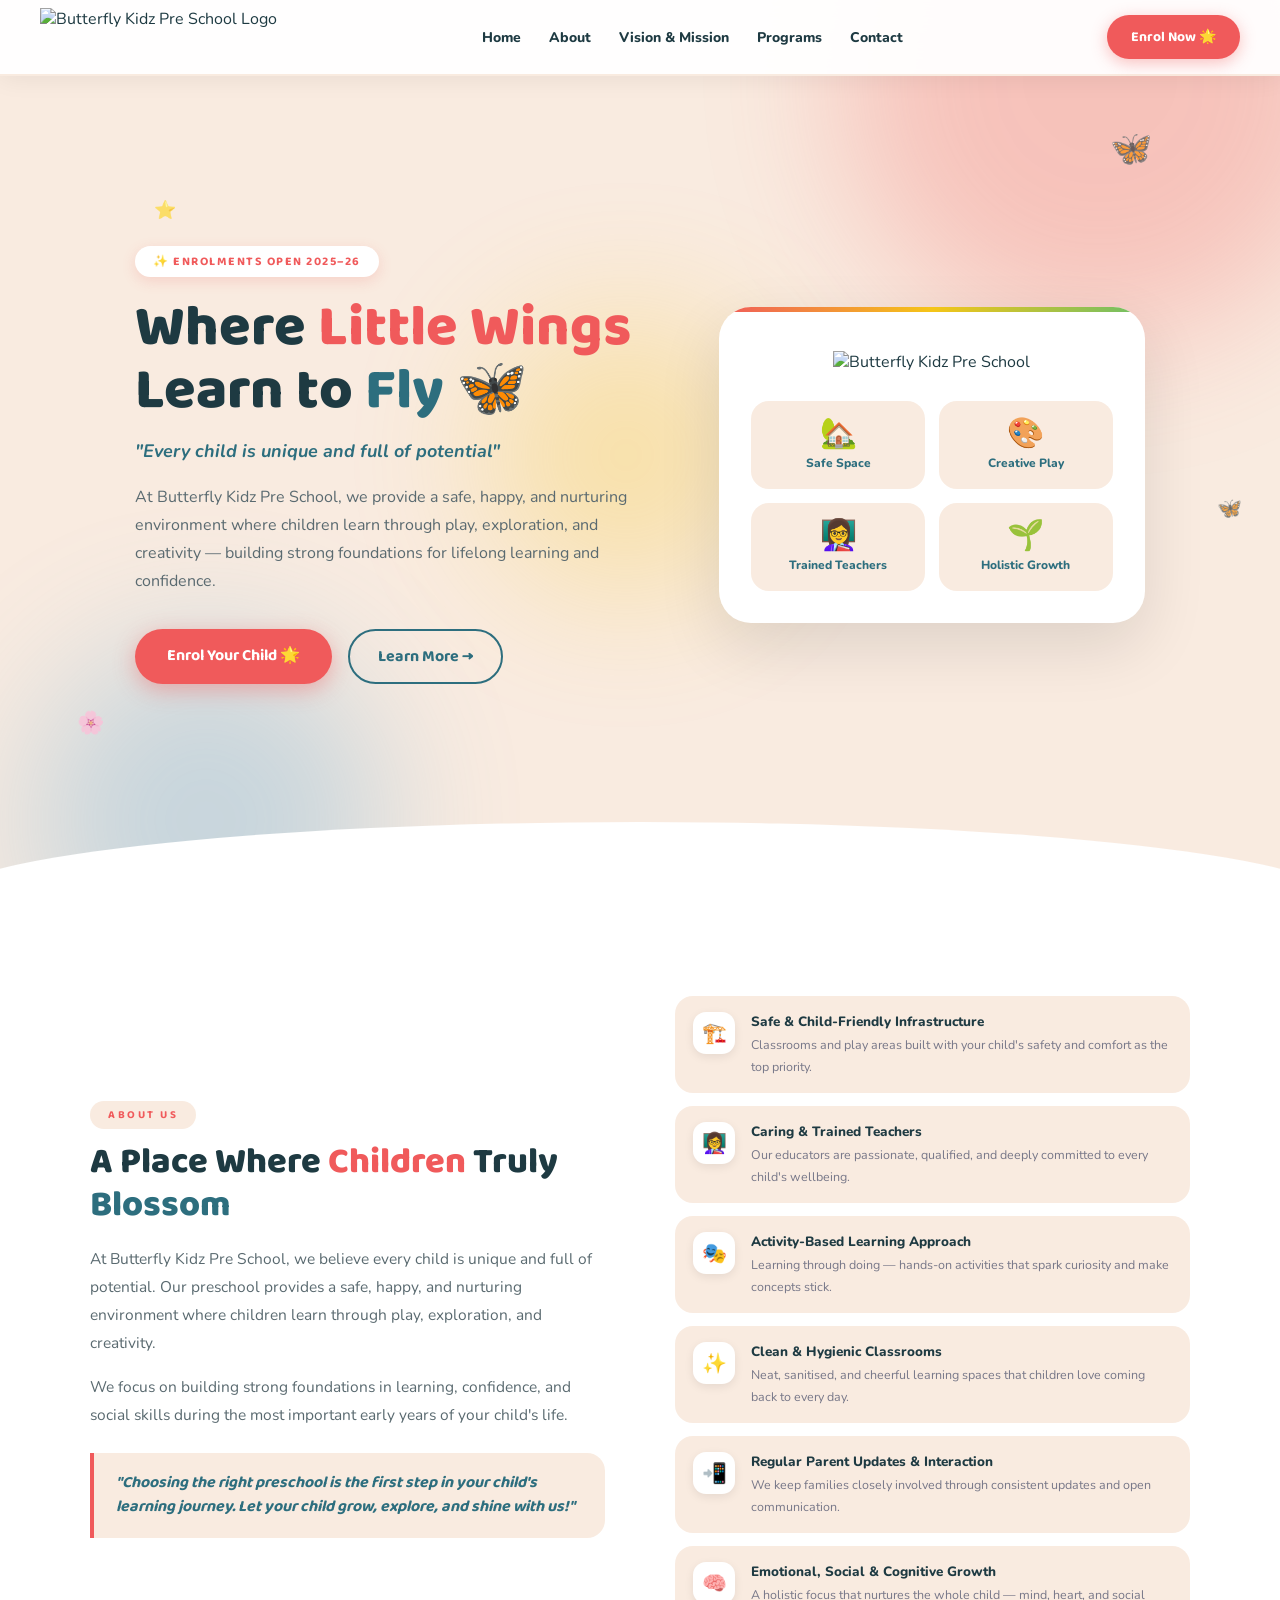
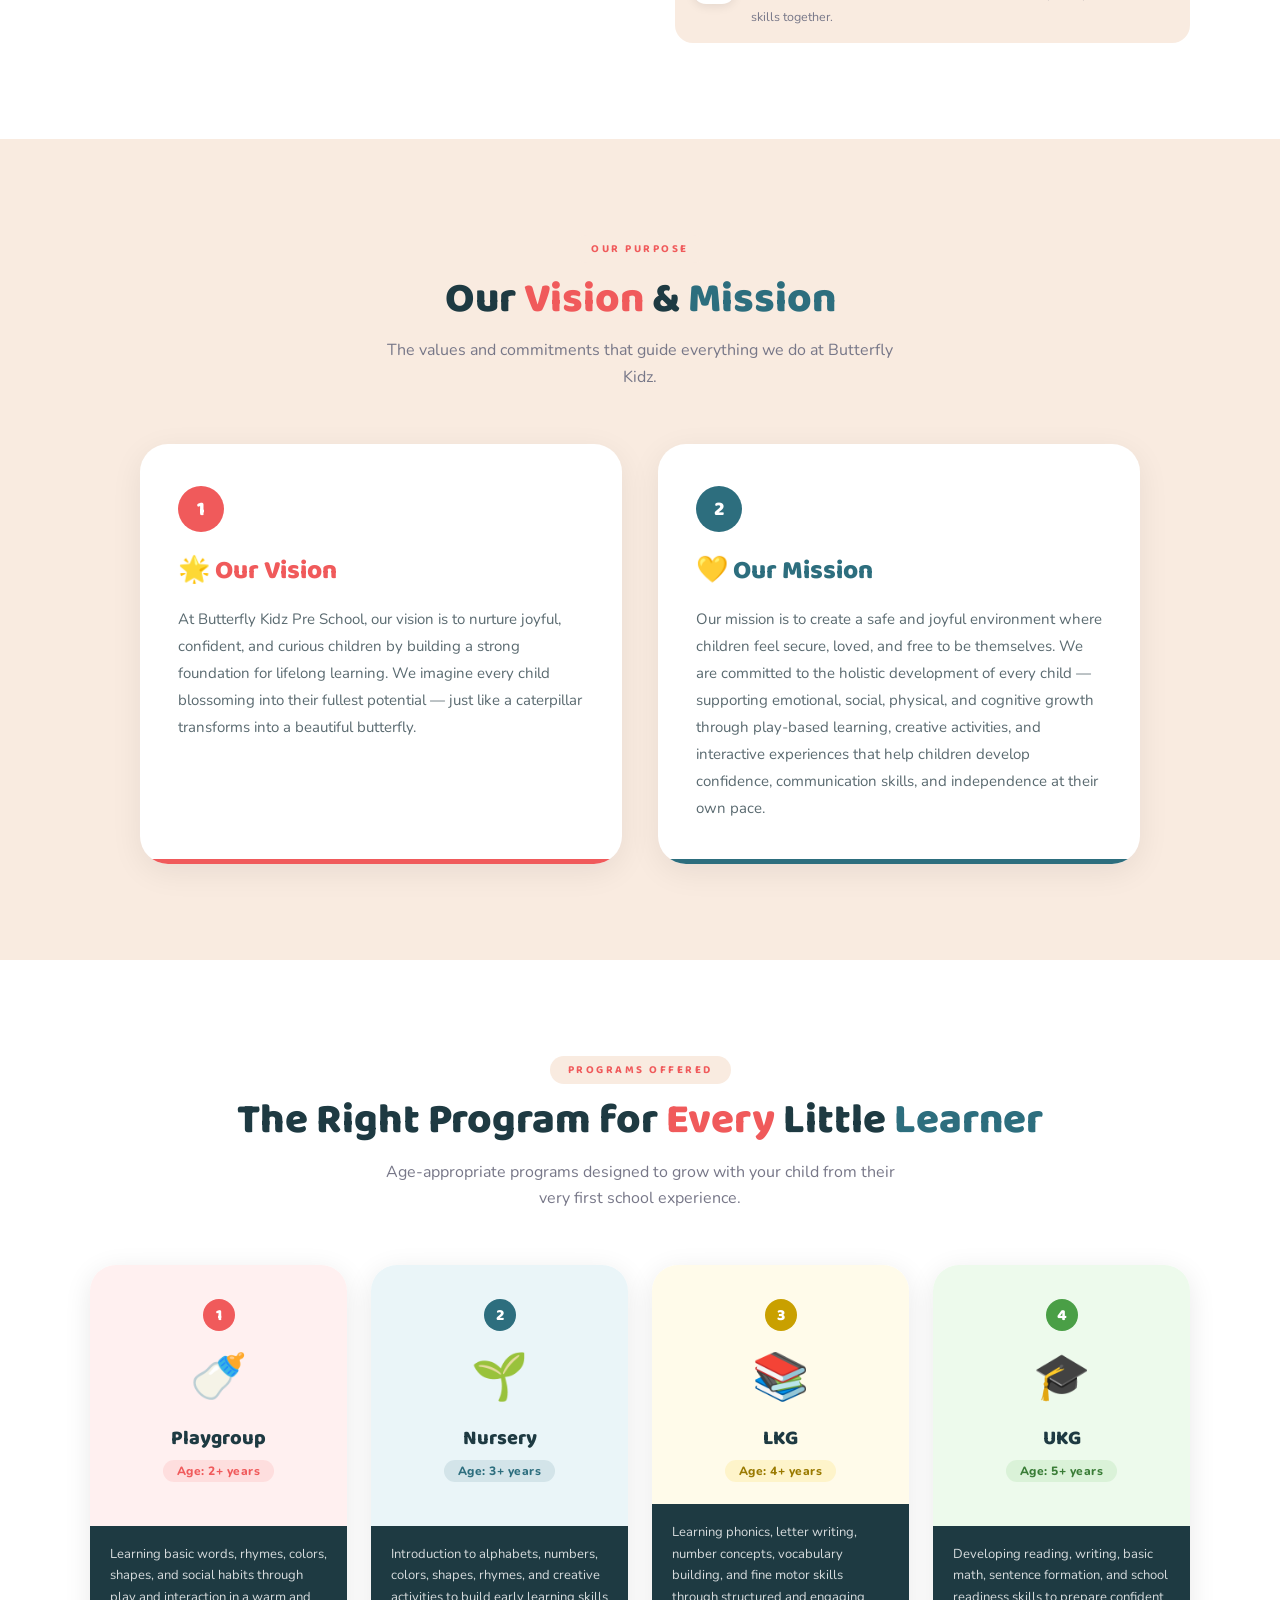
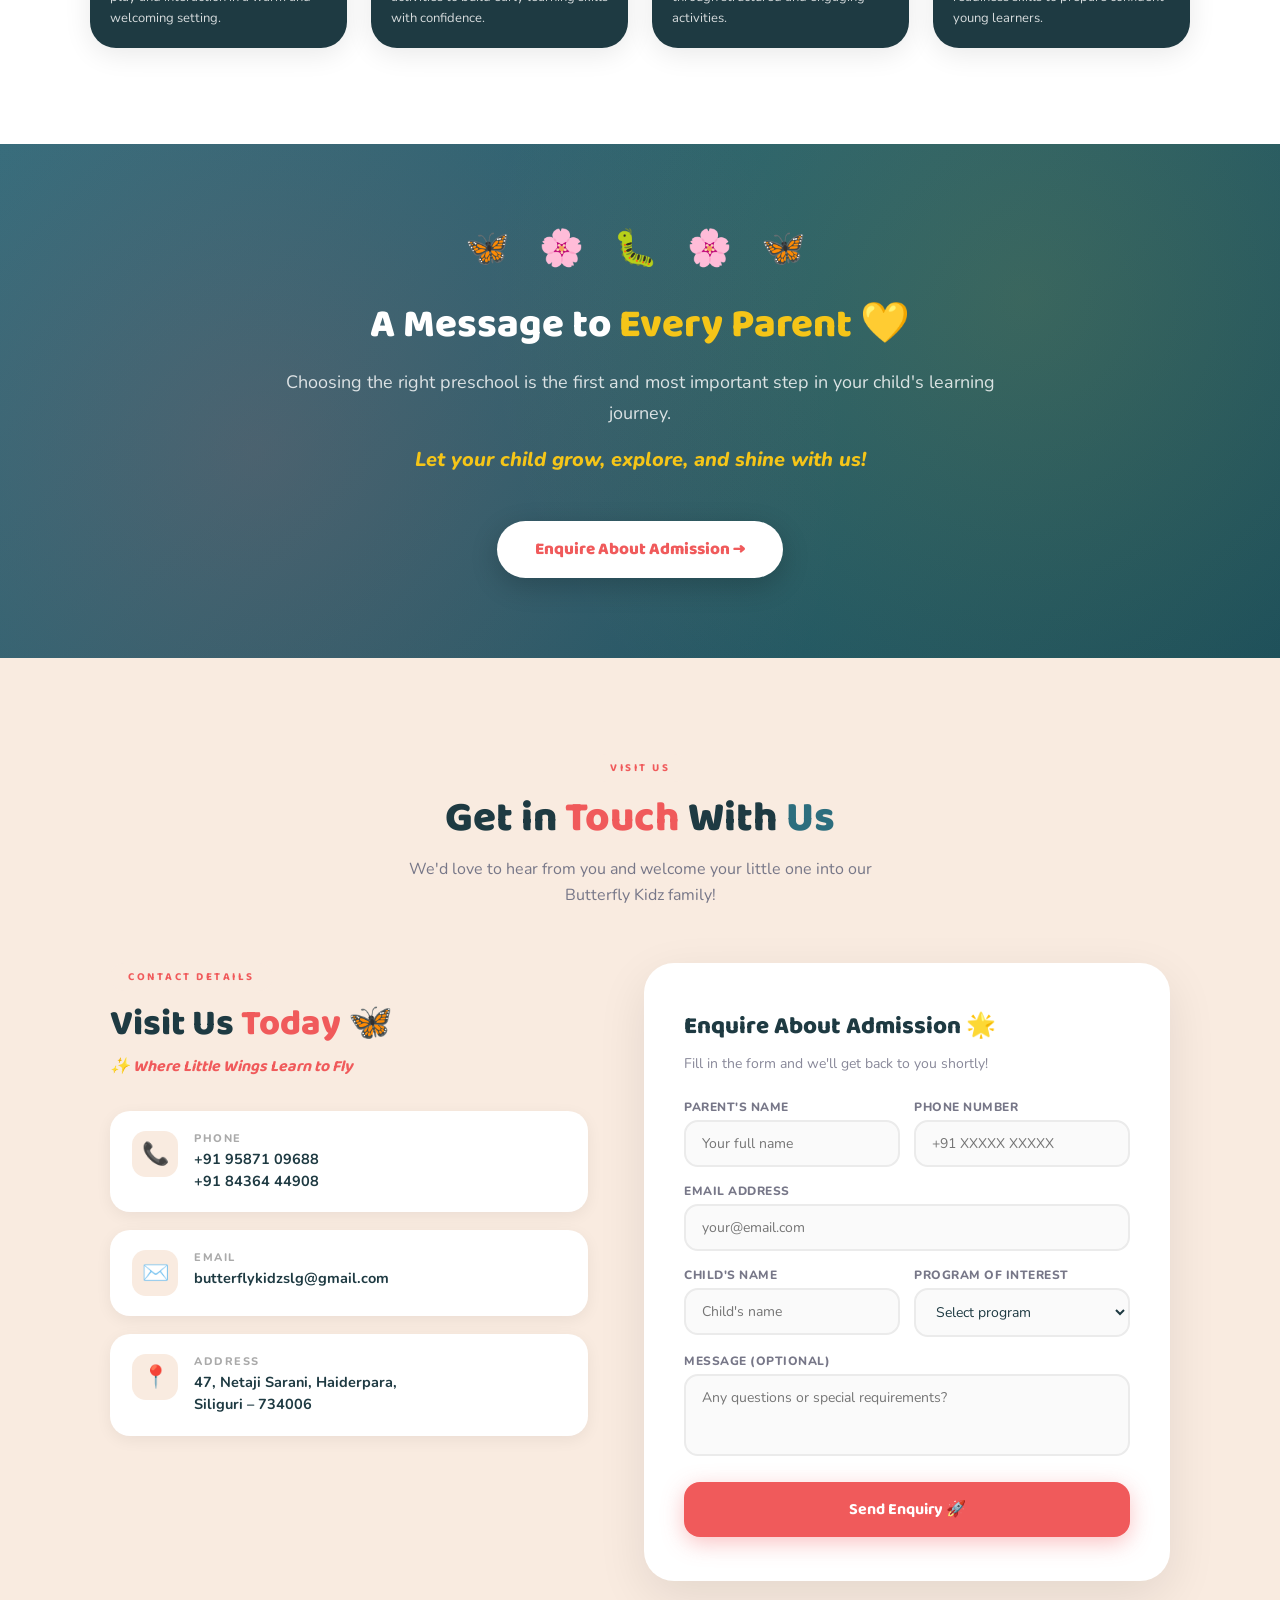
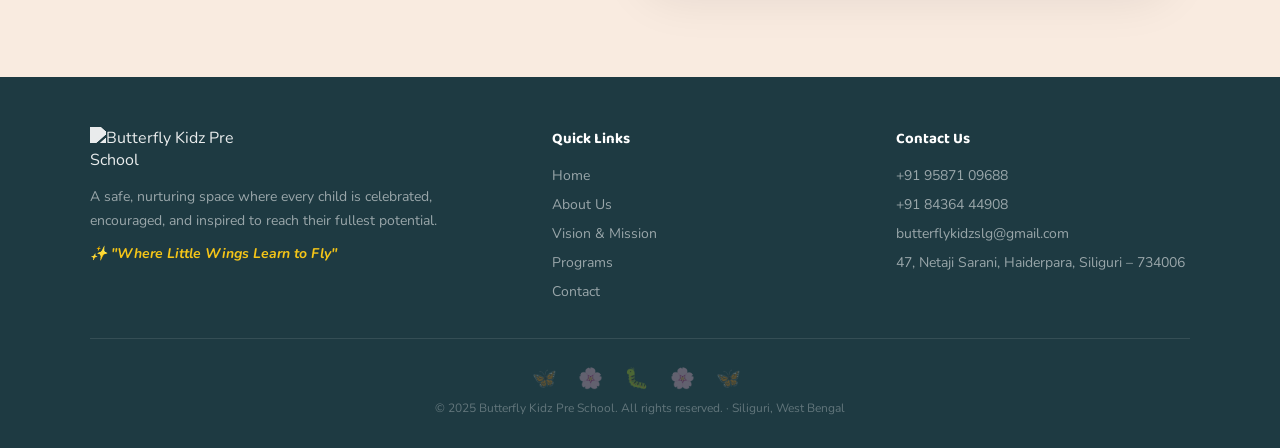
==== butterfly_kidz.html @ ef0c3015 "initial commit" ====
<!DOCTYPE html>
<html lang="en">
<head>
<meta charset="UTF-8">
<meta name="viewport" content="width=device-width, initial-scale=1.0">
<title>Butterfly Kidz Pre School – Where Little Wings Learn to Fly</title>
<link href="https://fonts.googleapis.com/css2?family=Baloo+2:wght@400;600;700;800&family=Nunito:wght@400;500;600;700;800&display=swap" rel="stylesheet">
<style>
  :root {
    --red: #F05A5B;
    --teal: #2D6E7E;
    --peach: #F9EBE0;
    --peach2: #F2D9C8;
    --yellow: #F5C518;
    --green: #6DBF67;
    --blue: #4A9FD4;
    --dark: #1E3A42;
    --white: #FFFFFF;
  }
  * { margin: 0; padding: 0; box-sizing: border-box; }
  html { scroll-behavior: smooth; }
  body { font-family: 'Nunito', sans-serif; background: var(--white); color: var(--dark); overflow-x: hidden; }

  /* NAV */
  nav {
    position: fixed; top: 0; left: 0; right: 0; z-index: 100;
    background: rgba(255,255,255,0.95); backdrop-filter: blur(14px);
    border-bottom: 2px solid var(--peach); padding: 8px 40px;
    display: flex; align-items: center; justify-content: space-between;
    box-shadow: 0 2px 24px rgba(0,0,0,0.07);
  }
  .nav-logo img { height: 58px; object-fit: contain; display: block; }
  .nav-links { display: flex; gap: 28px; list-style: none; }
  .nav-links a {
    text-decoration: none; color: var(--dark); font-weight: 800; font-size: 14px;
    transition: color 0.2s; position: relative;
  }
  .nav-links a::after {
    content: ''; position: absolute; bottom: -4px; left: 0; right: 0; height: 2.5px;
    background: var(--red); transform: scaleX(0); transition: transform 0.25s; border-radius: 4px;
  }
  .nav-links a:hover { color: var(--red); }
  .nav-links a:hover::after { transform: scaleX(1); }
  .nav-cta {
    background: var(--red); color: white; border: none; padding: 11px 24px; border-radius: 50px;
    font-family: 'Baloo 2', cursive; font-weight: 700; font-size: 14px; cursor: pointer;
    transition: all 0.2s; text-decoration: none; box-shadow: 0 4px 16px rgba(240,90,91,0.38);
  }
  .nav-cta:hover { background: var(--teal); transform: translateY(-2px); }

  /* HERO */
  #hero {
    min-height: 100vh; background: var(--peach); padding-top: 80px;
    display: flex; align-items: center; position: relative; overflow: hidden;
  }
  #hero::after {
    content: ''; position: absolute; bottom: -2px; left: 0; right: 0; height: 80px;
    background: white; clip-path: ellipse(55% 100% at 50% 100%);
  }
  .blob { position: absolute; border-radius: 50%; filter: blur(72px); opacity: 0.28; }
  .blob-1 { width: 520px; height: 520px; background: var(--red); top: -180px; right: -80px; }
  .blob-2 { width: 360px; height: 360px; background: var(--blue); bottom: -100px; left: 2%; }
  .blob-3 { width: 280px; height: 280px; background: var(--yellow); top: 35%; left: 38%; }
  .float-el {
    position: absolute; pointer-events: none; font-size: 28px; opacity: 0.7; user-select: none;
    animation: floatEl 4s ease-in-out infinite;
  }
  .fl-1 { top: 14%; right: 10%; animation-delay: 0s; font-size: 34px; }
  .fl-2 { bottom: 18%; left: 6%; animation-delay: 1.2s; font-size: 22px; }
  .fl-3 { top: 55%; right: 3%; animation-delay: 2.4s; font-size: 20px; }
  .fl-4 { top: 22%; left: 12%; animation-delay: 0.6s; font-size: 18px; }
  @keyframes floatEl {
    0%, 100% { transform: translate(0,0) rotate(-4deg); }
    40% { transform: translate(8px,-14px) rotate(6deg); }
    70% { transform: translate(-5px,6px) rotate(-2deg); }
  }
  .hero-inner {
    max-width: 1200px; margin: 0 auto; padding: 60px 40px 110px;
    display: grid; grid-template-columns: 1.1fr 0.9fr; gap: 64px;
    align-items: center; position: relative; z-index: 1;
  }
  .hero-badge {
    display: inline-flex; align-items: center; gap: 6px; background: white; color: var(--red);
    font-family: 'Baloo 2', cursive; font-weight: 700; font-size: 12px; letter-spacing: 1.5px;
    padding: 6px 18px; border-radius: 50px; margin-bottom: 20px;
    box-shadow: 0 4px 14px rgba(240,90,91,0.18); animation: fadeUp 0.6s ease both;
  }
  .hero-title {
    font-family: 'Baloo 2', cursive; font-weight: 800;
    font-size: clamp(36px, 4.5vw, 58px); line-height: 1.1; color: var(--dark);
    animation: fadeUp 0.7s 0.08s ease both;
  }
  .hero-title .r { color: var(--red); }
  .hero-title .t { color: var(--teal); }
  .hero-motto {
    font-size: 18px; color: var(--teal); font-weight: 700; margin: 16px 0 20px;
    font-style: italic; animation: fadeUp 0.7s 0.16s ease both;
  }
  .hero-desc {
    font-size: 16px; line-height: 1.75; color: #5a6a70;
    animation: fadeUp 0.7s 0.24s ease both; max-width: 520px;
  }
  .hero-btns {
    display: flex; gap: 16px; margin-top: 34px; flex-wrap: wrap;
    animation: fadeUp 0.7s 0.32s ease both;
  }
  .btn-primary {
    background: var(--red); color: white; border: none; padding: 14px 32px; border-radius: 50px;
    font-family: 'Baloo 2', cursive; font-weight: 700; font-size: 16px; cursor: pointer;
    transition: all 0.25s; text-decoration: none; display: inline-block;
    box-shadow: 0 6px 22px rgba(240,90,91,0.42);
  }
  .btn-primary:hover { transform: translateY(-3px); box-shadow: 0 12px 30px rgba(240,90,91,0.48); }
  .btn-secondary {
    background: transparent; color: var(--teal); border: 2.5px solid var(--teal);
    padding: 13px 28px; border-radius: 50px;
    font-family: 'Baloo 2', cursive; font-weight: 700; font-size: 16px;
    cursor: pointer; transition: all 0.25s; text-decoration: none; display: inline-block;
  }
  .btn-secondary:hover { background: var(--teal); color: white; transform: translateY(-3px); }
  .hero-visual { animation: fadeUp 0.8s 0.18s ease both; }
  .hero-card {
    background: white; border-radius: 32px; padding: 36px 32px 32px;
    box-shadow: 0 24px 64px rgba(0,0,0,0.11); position: relative; overflow: hidden;
  }
  .hero-card::before {
    content: ''; position: absolute; top: 0; left: 0; right: 0; height: 5px;
    background: linear-gradient(90deg,var(--red),var(--yellow),var(--green),var(--blue),var(--red));
    background-size: 200%; animation: shimmer 3s linear infinite;
  }
  @keyframes shimmer { 0%{background-position:0%} 100%{background-position:200%} }
  .hero-logo-wrap { text-align: center; margin-bottom: 28px; padding-top: 8px; }
  .hero-logo-wrap img { max-width: 230px; width: 100%; height: auto; object-fit: contain; }
  .pillars { display: grid; grid-template-columns: 1fr 1fr; gap: 14px; }
  .pillar {
    background: var(--peach); border-radius: 18px; padding: 18px 14px; text-align: center;
    transition: transform 0.2s, box-shadow 0.2s; cursor: default;
  }
  .pillar:hover { transform: translateY(-5px); box-shadow: 0 8px 24px rgba(0,0,0,0.1); }
  .pillar-icon { font-size: 30px; line-height: 1; }
  .pillar-label { font-size: 12px; color: var(--teal); font-weight: 800; margin-top: 6px; }

  /* SECTION COMMONS */
  .section-head { text-align: center; margin-bottom: 54px; }
  .s-tag {
    display: inline-block; background: var(--peach); color: var(--red);
    font-family: 'Baloo 2', cursive; font-weight: 700; font-size: 11px;
    letter-spacing: 2.5px; padding: 5px 18px; border-radius: 50px; margin-bottom: 12px;
  }
  .s-title { font-family: 'Baloo 2', cursive; font-size: clamp(26px,3.5vw,42px); font-weight: 800; color: var(--dark); line-height: 1.2; }
  .s-title .r { color: var(--red); }
  .s-title .t { color: var(--teal); }
  .s-sub { font-size: 16px; color: #778; margin-top: 12px; max-width: 520px; margin-left: auto; margin-right: auto; line-height: 1.65; }

  /* ABOUT */
  #about { background: white; padding: 96px 40px; }
  .about-inner { max-width: 1100px; margin: 0 auto; display: grid; grid-template-columns: 1fr 1fr; gap: 70px; align-items: center; }
  .about-text-side .s-tag { display: inline-block; margin-bottom: 12px; }
  .about-text-side h2 { font-family: 'Baloo 2', cursive; font-size: clamp(24px,3vw,36px); font-weight: 800; color: var(--dark); line-height: 1.2; margin-bottom: 18px; }
  .about-text-side p { font-size: 15.5px; line-height: 1.8; color: #5a6a70; margin-bottom: 16px; }
  .about-quote {
    background: var(--peach); border-left: 4px solid var(--red);
    border-radius: 0 18px 18px 0; padding: 18px 22px; margin-top: 24px;
    font-family: 'Baloo 2', cursive; font-size: 16px; color: var(--teal); font-weight: 700; font-style: italic; line-height: 1.55;
  }
  .features-list { display: flex; flex-direction: column; gap: 13px; }
  .feat-item {
    display: flex; align-items: flex-start; gap: 16px;
    background: var(--peach); border-radius: 18px; padding: 16px 18px;
    transition: transform 0.2s, box-shadow 0.2s;
  }
  .feat-item:hover { transform: translateX(6px); box-shadow: 0 6px 20px rgba(0,0,0,0.08); }
  .feat-icon-box {
    width: 42px; height: 42px; border-radius: 13px;
    display: flex; align-items: center; justify-content: center;
    font-size: 20px; flex-shrink: 0; background: white; box-shadow: 0 3px 10px rgba(0,0,0,0.08);
  }
  .feat-text strong { font-size: 13.5px; font-weight: 800; color: var(--dark); display: block; margin-bottom: 2px; }
  .feat-text span { font-size: 12.5px; color: #778; line-height: 1.45; }

  /* VISION MISSION */
  #vision { background: var(--peach); padding: 96px 40px; }
  .vm-grid { max-width: 1000px; margin: 0 auto; display: grid; grid-template-columns: 1fr 1fr; gap: 36px; }
  .vm-card {
    background: white; border-radius: 28px; padding: 42px 38px;
    box-shadow: 0 8px 32px rgba(0,0,0,0.07); position: relative; overflow: hidden;
    transition: transform 0.3s;
  }
  .vm-card:hover { transform: translateY(-6px); }
  .vm-card::after { content: ''; position: absolute; bottom: 0; left: 0; right: 0; height: 5px; border-radius: 0 0 28px 28px; }
  .vm-card.vision::after { background: var(--red); }
  .vm-card.mission::after { background: var(--teal); }
  .vm-badge {
    display: inline-flex; align-items: center; justify-content: center;
    width: 46px; height: 46px; border-radius: 50%; font-size: 20px;
    margin-bottom: 18px; font-family: 'Baloo 2', cursive; font-weight: 800; color: white;
  }
  .vm-card.vision .vm-badge { background: var(--red); }
  .vm-card.mission .vm-badge { background: var(--teal); }
  .vm-title { font-family: 'Baloo 2', cursive; font-size: 26px; font-weight: 800; margin-bottom: 14px; }
  .vm-card.vision .vm-title { color: var(--red); }
  .vm-card.mission .vm-title { color: var(--teal); }
  .vm-text { font-size: 15px; line-height: 1.8; color: #5a6a70; }

  /* PROGRAMS */
  #programs { background: white; padding: 96px 40px; }
  .programs-grid { max-width: 1100px; margin: 0 auto; display: grid; grid-template-columns: repeat(4,1fr); gap: 24px; }
  .prog-card {
    border-radius: 26px; overflow: hidden; box-shadow: 0 6px 28px rgba(0,0,0,0.09);
    transition: transform 0.3s, box-shadow 0.3s; display: flex; flex-direction: column;
  }
  .prog-card:hover { transform: translateY(-10px); box-shadow: 0 18px 48px rgba(0,0,0,0.14); }
  .prog-top { padding: 34px 24px 22px; text-align: center; flex: 1; }
  .prog-num {
    width: 32px; height: 32px; border-radius: 50%;
    font-family: 'Baloo 2', cursive; font-size: 16px; font-weight: 800; color: white;
    display: flex; align-items: center; justify-content: center; margin: 0 auto 14px;
  }
  .prog-icon { font-size: 46px; margin-bottom: 14px; display: block; }
  .prog-title { font-family: 'Baloo 2', cursive; font-size: 20px; font-weight: 800; color: var(--dark); }
  .prog-age {
    display: inline-block; margin-top: 6px; padding: 3px 14px;
    border-radius: 50px; font-size: 12px; font-weight: 800; letter-spacing: 0.5px;
  }
  .prog-desc-area { background: var(--dark); padding: 18px 20px; }
  .prog-desc-area p { color: rgba(255,255,255,0.82); font-size: 13px; line-height: 1.65; }
  .prog-card:nth-child(1) .prog-top { background:#FFF0F0; }
  .prog-card:nth-child(1) .prog-num { background:var(--red); }
  .prog-card:nth-child(1) .prog-age { background:rgba(240,90,91,0.12); color:var(--red); }
  .prog-card:nth-child(2) .prog-top { background:#EAF5F8; }
  .prog-card:nth-child(2) .prog-num { background:var(--teal); }
  .prog-card:nth-child(2) .prog-age { background:rgba(45,110,126,0.12); color:var(--teal); }
  .prog-card:nth-child(3) .prog-top { background:#FFFBEA; }
  .prog-card:nth-child(3) .prog-num { background:#c9a000; }
  .prog-card:nth-child(3) .prog-age { background:rgba(245,197,24,0.15); color:#9a7a00; }
  .prog-card:nth-child(4) .prog-top { background:#EDFAEC; }
  .prog-card:nth-child(4) .prog-num { background:#4a9f46; }
  .prog-card:nth-child(4) .prog-age { background:rgba(109,191,103,0.15); color:#3a7d37; }

  /* PARENT MSG */
  #parents {
    background: linear-gradient(135deg, var(--teal) 0%, #1a4e5c 100%);
    padding: 80px 40px; text-align: center; position: relative; overflow: hidden;
  }
  #parents::before {
    content: ''; position: absolute; inset: 0;
    background: radial-gradient(circle at 20% 60%, rgba(240,90,91,0.18) 0%, transparent 55%),
                radial-gradient(circle at 80% 30%, rgba(245,197,24,0.12) 0%, transparent 50%);
  }
  .parents-inner { max-width: 720px; margin: 0 auto; position: relative; z-index: 1; }
  .parents-butterflies { font-size: 36px; letter-spacing: 10px; margin-bottom: 28px; display: block; }
  .parents-inner h2 { font-family: 'Baloo 2', cursive; font-size: clamp(26px,4vw,40px); font-weight: 800; color: white; margin-bottom: 18px; line-height: 1.2; }
  .parents-inner h2 span { color: var(--yellow); }
  .parents-inner p { font-size: 18px; color: rgba(255,255,255,0.82); line-height: 1.75; margin-bottom: 12px; }
  .parents-inner .highlight { color: var(--yellow); font-weight: 800; font-style: italic; font-size: 20px; }
  .parents-btn {
    display: inline-block; margin-top: 32px; background: white; color: var(--red);
    padding: 15px 38px; border-radius: 50px;
    font-family: 'Baloo 2', cursive; font-weight: 800; font-size: 17px;
    text-decoration: none; transition: all 0.25s; box-shadow: 0 8px 28px rgba(0,0,0,0.2);
  }
  .parents-btn:hover { background: var(--red); color: white; transform: translateY(-4px); }

  /* CONTACT */
  #contact { background: var(--peach); padding: 96px 40px; }
  .contact-inner { max-width: 1060px; margin: 0 auto; display: grid; grid-template-columns: 1fr 1.1fr; gap: 56px; align-items: start; }
  .contact-info-side .s-tag { display: inline-block; margin-bottom: 12px; }
  .contact-info-side h2 { font-family: 'Baloo 2', cursive; font-size: clamp(24px,3vw,36px); font-weight: 800; color: var(--dark); margin-bottom: 8px; line-height: 1.2; }
  .contact-info-side .motto-line { font-family: 'Baloo 2', cursive; color: var(--red); font-size: 16px; font-weight: 700; font-style: italic; margin-bottom: 32px; }
  .c-items { display: flex; flex-direction: column; gap: 18px; }
  .c-item {
    display: flex; align-items: flex-start; gap: 16px;
    background: white; border-radius: 20px; padding: 20px 22px;
    box-shadow: 0 4px 16px rgba(0,0,0,0.06); transition: transform 0.2s;
  }
  .c-item:hover { transform: translateX(5px); }
  .c-ico { width: 46px; height: 46px; border-radius: 14px; background: var(--peach); display: flex; align-items: center; justify-content: center; font-size: 22px; flex-shrink: 0; }
  .c-info p.label { font-size: 11px; font-weight: 800; color: #aaa; letter-spacing: 1.5px; text-transform: uppercase; }
  .c-info p.val { font-size: 14.5px; font-weight: 700; color: var(--dark); margin-top: 3px; line-height: 1.5; }
  .contact-form-side { background: white; border-radius: 30px; padding: 44px 40px; box-shadow: 0 16px 50px rgba(0,0,0,0.09); }
  .contact-form-side h3 { font-family: 'Baloo 2', cursive; font-size: 24px; font-weight: 800; color: var(--dark); margin-bottom: 8px; }
  .contact-form-side p.sub { font-size: 14px; color: #889; margin-bottom: 26px; }
  .fg { margin-bottom: 16px; }
  .fg label { display: block; font-size: 12px; font-weight: 800; color: #778; margin-bottom: 5px; letter-spacing: 0.5px; text-transform: uppercase; }
  .fg input, .fg textarea, .fg select {
    width: 100%; padding: 12px 16px; border: 2px solid #EBEBEB; border-radius: 14px;
    font-family: 'Nunito', sans-serif; font-size: 14px; color: var(--dark);
    background: #FAFAFA; outline: none; transition: border-color 0.2s; resize: none;
  }
  .fg input:focus, .fg textarea:focus, .fg select:focus { border-color: var(--teal); background: white; }
  .fg textarea { height: 82px; }
  .fg-row { display: grid; grid-template-columns: 1fr 1fr; gap: 14px; }
  .submit-btn {
    width: 100%; background: var(--red); color: white; border: none;
    padding: 15px; border-radius: 16px; margin-top: 4px;
    font-family: 'Baloo 2', cursive; font-weight: 700; font-size: 16px;
    cursor: pointer; transition: all 0.25s; box-shadow: 0 6px 22px rgba(240,90,91,0.36);
  }
  .submit-btn:hover { background: var(--teal); transform: translateY(-2px); }

  /* FOOTER */
  footer { background: var(--dark); padding: 50px 40px 32px; }
  .footer-inner {
    max-width: 1100px; margin: 0 auto;
    display: grid; grid-template-columns: 1.4fr 1fr 1fr; gap: 50px;
    padding-bottom: 36px; border-bottom: 1px solid rgba(255,255,255,0.1); margin-bottom: 26px;
  }
  .footer-brand img { max-width: 180px; filter: brightness(10); opacity: 0.9; margin-bottom: 14px; }
  .footer-brand p { color: rgba(255,255,255,0.55); font-size: 14px; line-height: 1.7; }
  .footer-brand .motto-f { color: var(--yellow); font-style: italic; font-weight: 700; margin-top: 10px; font-size: 14px; }
  .footer-col h4 { font-family: 'Baloo 2', cursive; font-weight: 700; color: white; margin-bottom: 14px; font-size: 15px; }
  .footer-col ul { list-style: none; display: flex; flex-direction: column; gap: 8px; }
  .footer-col ul li a { text-decoration: none; color: rgba(255,255,255,0.55); font-size: 14px; transition: color 0.2s; }
  .footer-col ul li a:hover { color: var(--yellow); }
  .footer-col ul li { color: rgba(255,255,255,0.55); font-size: 14px; line-height: 1.5; }
  .footer-bottom { text-align: center; color: rgba(255,255,255,0.3); font-size: 12px; }
  .footer-bflies { font-size: 20px; letter-spacing: 8px; display: block; margin-bottom: 8px; }

  /* ANIMATIONS */
  @keyframes fadeUp { from{opacity:0;transform:translateY(28px)} to{opacity:1;transform:translateY(0)} }
  .reveal { opacity:0; transform:translateY(32px); transition: opacity 0.65s ease, transform 0.65s ease; }
  .reveal.visible { opacity:1; transform:translateY(0); }
  .reveal-delay-1 { transition-delay: 0.1s; }
  .reveal-delay-2 { transition-delay: 0.2s; }
  .reveal-delay-3 { transition-delay: 0.3s; }

  /* RESPONSIVE */
  @media (max-width: 900px) {
    .hero-inner, .about-inner, .vm-grid, .contact-inner { grid-template-columns:1fr; gap:40px; }
    .programs-grid { grid-template-columns:1fr 1fr; }
    .footer-inner { grid-template-columns:1fr; gap:30px; }
    nav { padding:10px 20px; }
    .nav-links { display:none; }
    .hero-inner { text-align:center; padding-bottom:120px; }
    .hero-btns { justify-content:center; }
    .hero-desc { margin:0 auto; }
    #about, #vision, #programs, #contact { padding:64px 24px; }
    .section-head { margin-bottom:36px; }
  }
  @media (max-width: 520px) {
    .programs-grid { grid-template-columns:1fr; }
    .contact-form-side { padding:28px 22px; }
    .fg-row { grid-template-columns:1fr; }
  }
</style>
</head>
<body>

<nav>
  <div class="nav-logo">
    <img src="Butterfly_kIDZ.png" alt="Butterfly Kidz Pre School Logo">
  </div>
  <ul class="nav-links">
    <li><a href="#hero">Home</a></li>
    <li><a href="#about">About</a></li>
    <li><a href="#vision">Vision & Mission</a></li>
    <li><a href="#programs">Programs</a></li>
    <li><a href="#contact">Contact</a></li>
  </ul>
  <a href="#contact" class="nav-cta">Enrol Now 🌟</a>
</nav>

<!-- HERO -->
<section id="hero">
  <div class="blob blob-1"></div><div class="blob blob-2"></div><div class="blob blob-3"></div>
  <div class="float-el fl-1">🦋</div>
  <div class="float-el fl-2">🌸</div>
  <div class="float-el fl-3">🦋</div>
  <div class="float-el fl-4">⭐</div>
  <div class="hero-inner">
    <div class="hero-text">
      <div class="hero-badge">✨ ENROLMENTS OPEN 2025–26</div>
      <h1 class="hero-title">Where <span class="r">Little Wings</span><br>Learn to <span class="t">Fly</span> 🦋</h1>
      <p class="hero-motto">"Every child is unique and full of potential"</p>
      <p class="hero-desc">At Butterfly Kidz Pre School, we provide a safe, happy, and nurturing environment where children learn through play, exploration, and creativity — building strong foundations for lifelong learning and confidence.</p>
      <div class="hero-btns">
        <a href="#contact" class="btn-primary">Enrol Your Child 🌟</a>
        <a href="#about" class="btn-secondary">Learn More →</a>
      </div>
    </div>
    <div class="hero-visual">
      <div class="hero-card">
        <div class="hero-logo-wrap">
          <img src="Butterfly_kIDZ.png" alt="Butterfly Kidz Pre School">
        </div>
        <div class="pillars">
          <div class="pillar"><div class="pillar-icon">🏡</div><div class="pillar-label">Safe Space</div></div>
          <div class="pillar"><div class="pillar-icon">🎨</div><div class="pillar-label">Creative Play</div></div>
          <div class="pillar"><div class="pillar-icon">👩‍🏫</div><div class="pillar-label">Trained Teachers</div></div>
          <div class="pillar"><div class="pillar-icon">🌱</div><div class="pillar-label">Holistic Growth</div></div>
        </div>
      </div>
    </div>
  </div>
</section>

<!-- ABOUT -->
<section id="about">
  <div class="about-inner">
    <div class="about-text-side reveal">
      <div class="s-tag">ABOUT US</div>
      <h2>A Place Where <span style="color:var(--red)">Children</span> Truly <span style="color:var(--teal)">Blossom</span></h2>
      <p>At Butterfly Kidz Pre School, we believe every child is unique and full of potential. Our preschool provides a safe, happy, and nurturing environment where children learn through play, exploration, and creativity.</p>
      <p>We focus on building strong foundations in learning, confidence, and social skills during the most important early years of your child's life.</p>
      <div class="about-quote">"Choosing the right preschool is the first step in your child's learning journey. Let your child grow, explore, and shine with us!"</div>
    </div>
    <div class="about-features-side reveal reveal-delay-1">
      <div class="features-list">
        <div class="feat-item"><div class="feat-icon-box">🏗️</div><div class="feat-text"><strong>Safe & Child-Friendly Infrastructure</strong><span>Classrooms and play areas built with your child's safety and comfort as the top priority.</span></div></div>
        <div class="feat-item"><div class="feat-icon-box">👩‍🏫</div><div class="feat-text"><strong>Caring & Trained Teachers</strong><span>Our educators are passionate, qualified, and deeply committed to every child's wellbeing.</span></div></div>
        <div class="feat-item"><div class="feat-icon-box">🎭</div><div class="feat-text"><strong>Activity-Based Learning Approach</strong><span>Learning through doing — hands-on activities that spark curiosity and make concepts stick.</span></div></div>
        <div class="feat-item"><div class="feat-icon-box">✨</div><div class="feat-text"><strong>Clean & Hygienic Classrooms</strong><span>Neat, sanitised, and cheerful learning spaces that children love coming back to every day.</span></div></div>
        <div class="feat-item"><div class="feat-icon-box">📲</div><div class="feat-text"><strong>Regular Parent Updates & Interaction</strong><span>We keep families closely involved through consistent updates and open communication.</span></div></div>
        <div class="feat-item"><div class="feat-icon-box">🧠</div><div class="feat-text"><strong>Emotional, Social & Cognitive Growth</strong><span>A holistic focus that nurtures the whole child — mind, heart, and social skills together.</span></div></div>
      </div>
    </div>
  </div>
</section>

<!-- VISION & MISSION -->
<section id="vision">
  <div class="section-head reveal">
    <div class="s-tag">OUR PURPOSE</div>
    <h2 class="s-title">Our <span class="r">Vision</span> &amp; <span class="t">Mission</span></h2>
    <p class="s-sub">The values and commitments that guide everything we do at Butterfly Kidz.</p>
  </div>
  <div class="vm-grid">
    <div class="vm-card vision reveal">
      <div class="vm-badge">1</div>
      <div class="vm-title">🌟 Our Vision</div>
      <p class="vm-text">At Butterfly Kidz Pre School, our vision is to nurture joyful, confident, and curious children by building a strong foundation for lifelong learning. We imagine every child blossoming into their fullest potential — just like a caterpillar transforms into a beautiful butterfly.</p>
    </div>
    <div class="vm-card mission reveal reveal-delay-1">
      <div class="vm-badge">2</div>
      <div class="vm-title">💛 Our Mission</div>
      <p class="vm-text">Our mission is to create a safe and joyful environment where children feel secure, loved, and free to be themselves. We are committed to the holistic development of every child — supporting emotional, social, physical, and cognitive growth through play-based learning, creative activities, and interactive experiences that help children develop confidence, communication skills, and independence at their own pace.</p>
    </div>
  </div>
</section>

<!-- PROGRAMS -->
<section id="programs">
  <div class="section-head reveal">
    <div class="s-tag">PROGRAMS OFFERED</div>
    <h2 class="s-title">The Right Program for <span class="r">Every</span> Little <span class="t">Learner</span></h2>
    <p class="s-sub">Age-appropriate programs designed to grow with your child from their very first school experience.</p>
  </div>
  <div class="programs-grid">
    <div class="prog-card reveal">
      <div class="prog-top">
        <div class="prog-num">1</div>
        <span class="prog-icon">🍼</span>
        <div class="prog-title">Playgroup</div>
        <span class="prog-age">Age: 2+ years</span>
      </div>
      <div class="prog-desc-area"><p>Learning basic words, rhymes, colors, shapes, and social habits through play and interaction in a warm and welcoming setting.</p></div>
    </div>
    <div class="prog-card reveal reveal-delay-1">
      <div class="prog-top">
        <div class="prog-num">2</div>
        <span class="prog-icon">🌱</span>
        <div class="prog-title">Nursery</div>
        <span class="prog-age">Age: 3+ years</span>
      </div>
      <div class="prog-desc-area"><p>Introduction to alphabets, numbers, colors, shapes, rhymes, and creative activities to build early learning skills with confidence.</p></div>
    </div>
    <div class="prog-card reveal reveal-delay-2">
      <div class="prog-top">
        <div class="prog-num">3</div>
        <span class="prog-icon">📚</span>
        <div class="prog-title">LKG</div>
        <span class="prog-age">Age: 4+ years</span>
      </div>
      <div class="prog-desc-area"><p>Learning phonics, letter writing, number concepts, vocabulary building, and fine motor skills through structured and engaging activities.</p></div>
    </div>
    <div class="prog-card reveal reveal-delay-3">
      <div class="prog-top">
        <div class="prog-num">4</div>
        <span class="prog-icon">🎓</span>
        <div class="prog-title">UKG</div>
        <span class="prog-age">Age: 5+ years</span>
      </div>
      <div class="prog-desc-area"><p>Developing reading, writing, basic math, sentence formation, and school readiness skills to prepare confident young learners.</p></div>
    </div>
  </div>
</section>

<!-- MESSAGE TO PARENTS -->
<section id="parents">
  <div class="parents-inner reveal">
    <span class="parents-butterflies">🦋 🌸 🐛 🌸 🦋</span>
    <h2>A Message to <span>Every Parent</span> 💛</h2>
    <p>Choosing the right preschool is the first and most important step in your child's learning journey.</p>
    <p class="highlight">Let your child grow, explore, and shine with us!</p>
    <a href="#contact" class="parents-btn">Enquire About Admission →</a>
  </div>
</section>

<!-- CONTACT -->
<section id="contact">
  <div class="section-head reveal">
    <div class="s-tag">VISIT US</div>
    <h2 class="s-title">Get in <span class="r">Touch</span> With <span class="t">Us</span></h2>
    <p class="s-sub">We'd love to hear from you and welcome your little one into our Butterfly Kidz family!</p>
  </div>
  <div class="contact-inner">
    <div class="contact-info-side reveal">
      <div class="s-tag">CONTACT DETAILS</div>
      <h2>Visit Us <span style="color:var(--red)">Today</span> 🦋</h2>
      <p class="motto-line">✨ Where Little Wings Learn to Fly</p>
      <div class="c-items">
        <div class="c-item"><div class="c-ico">📞</div><div class="c-info"><p class="label">Phone</p><p class="val">+91 95871 09688<br>+91 84364 44908</p></div></div>
        <div class="c-item"><div class="c-ico">✉️</div><div class="c-info"><p class="label">Email</p><p class="val">butterflykidzslg@gmail.com</p></div></div>
        <div class="c-item"><div class="c-ico">📍</div><div class="c-info"><p class="label">Address</p><p class="val">47, Netaji Sarani, Haiderpara,<br>Siliguri – 734006</p></div></div>
      </div>
    </div>
    <div class="contact-form-side reveal reveal-delay-1">
      <h3>Enquire About Admission 🌟</h3>
      <p class="sub">Fill in the form and we'll get back to you shortly!</p>
      <div class="fg-row">
        <div class="fg"><label>Parent's Name</label><input type="text" placeholder="Your full name"></div>
        <div class="fg"><label>Phone Number</label><input type="tel" placeholder="+91 XXXXX XXXXX"></div>
      </div>
      <div class="fg"><label>Email Address</label><input type="email" placeholder="your@email.com"></div>
      <div class="fg-row">
        <div class="fg"><label>Child's Name</label><input type="text" placeholder="Child's name"></div>
        <div class="fg"><label>Program of Interest</label>
          <select>
            <option value="">Select program</option>
            <option>Playgroup (2+ years)</option>
            <option>Nursery (3+ years)</option>
            <option>LKG (4+ years)</option>
            <option>UKG (5+ years)</option>
          </select>
        </div>
      </div>
      <div class="fg"><label>Message (Optional)</label><textarea placeholder="Any questions or special requirements?"></textarea></div>
      <button class="submit-btn" onclick="handleSubmit(this)">Send Enquiry 🚀</button>
    </div>
  </div>
</section>

<!-- FOOTER -->
<footer>
  <div class="footer-inner">
    <div class="footer-brand">
      <img src="Butterfly_kIDZ.png" alt="Butterfly Kidz Pre School">
      <p>A safe, nurturing space where every child is celebrated, encouraged, and inspired to reach their fullest potential.</p>
      <p class="motto-f">✨ "Where Little Wings Learn to Fly"</p>
    </div>
    <div class="footer-col">
      <h4>Quick Links</h4>
      <ul>
        <li><a href="#hero">Home</a></li>
        <li><a href="#about">About Us</a></li>
        <li><a href="#vision">Vision & Mission</a></li>
        <li><a href="#programs">Programs</a></li>
        <li><a href="#contact">Contact</a></li>
      </ul>
    </div>
    <div class="footer-col">
      <h4>Contact Us</h4>
      <ul>
        <li>+91 95871 09688</li>
        <li>+91 84364 44908</li>
        <li>butterflykidzslg@gmail.com</li>
        <li>47, Netaji Sarani, Haiderpara, Siliguri – 734006</li>
      </ul>
    </div>
  </div>
  <div class="footer-bottom">
    <span class="footer-bflies">🦋 🌸 🐛 🌸 🦋</span>
    © 2025 Butterfly Kidz Pre School. All rights reserved. · Siliguri, West Bengal
  </div>
</footer>

<script>
  const obs = new IntersectionObserver((entries) => {
    entries.forEach(e => { if (e.isIntersecting) { e.target.classList.add('visible'); obs.unobserve(e.target); } });
  }, { threshold: 0.1 });
  document.querySelectorAll('.reveal').forEach(el => obs.observe(el));

  function handleSubmit(btn) {
    btn.textContent = "✅ Enquiry Sent! We'll be in touch soon.";
    btn.style.background = '#6DBF67';
    btn.disabled = true;
    setTimeout(() => { btn.textContent = 'Send Enquiry 🚀'; btn.style.background = ''; btn.disabled = false; }, 4000);
  }
</script>
</body>
</html>
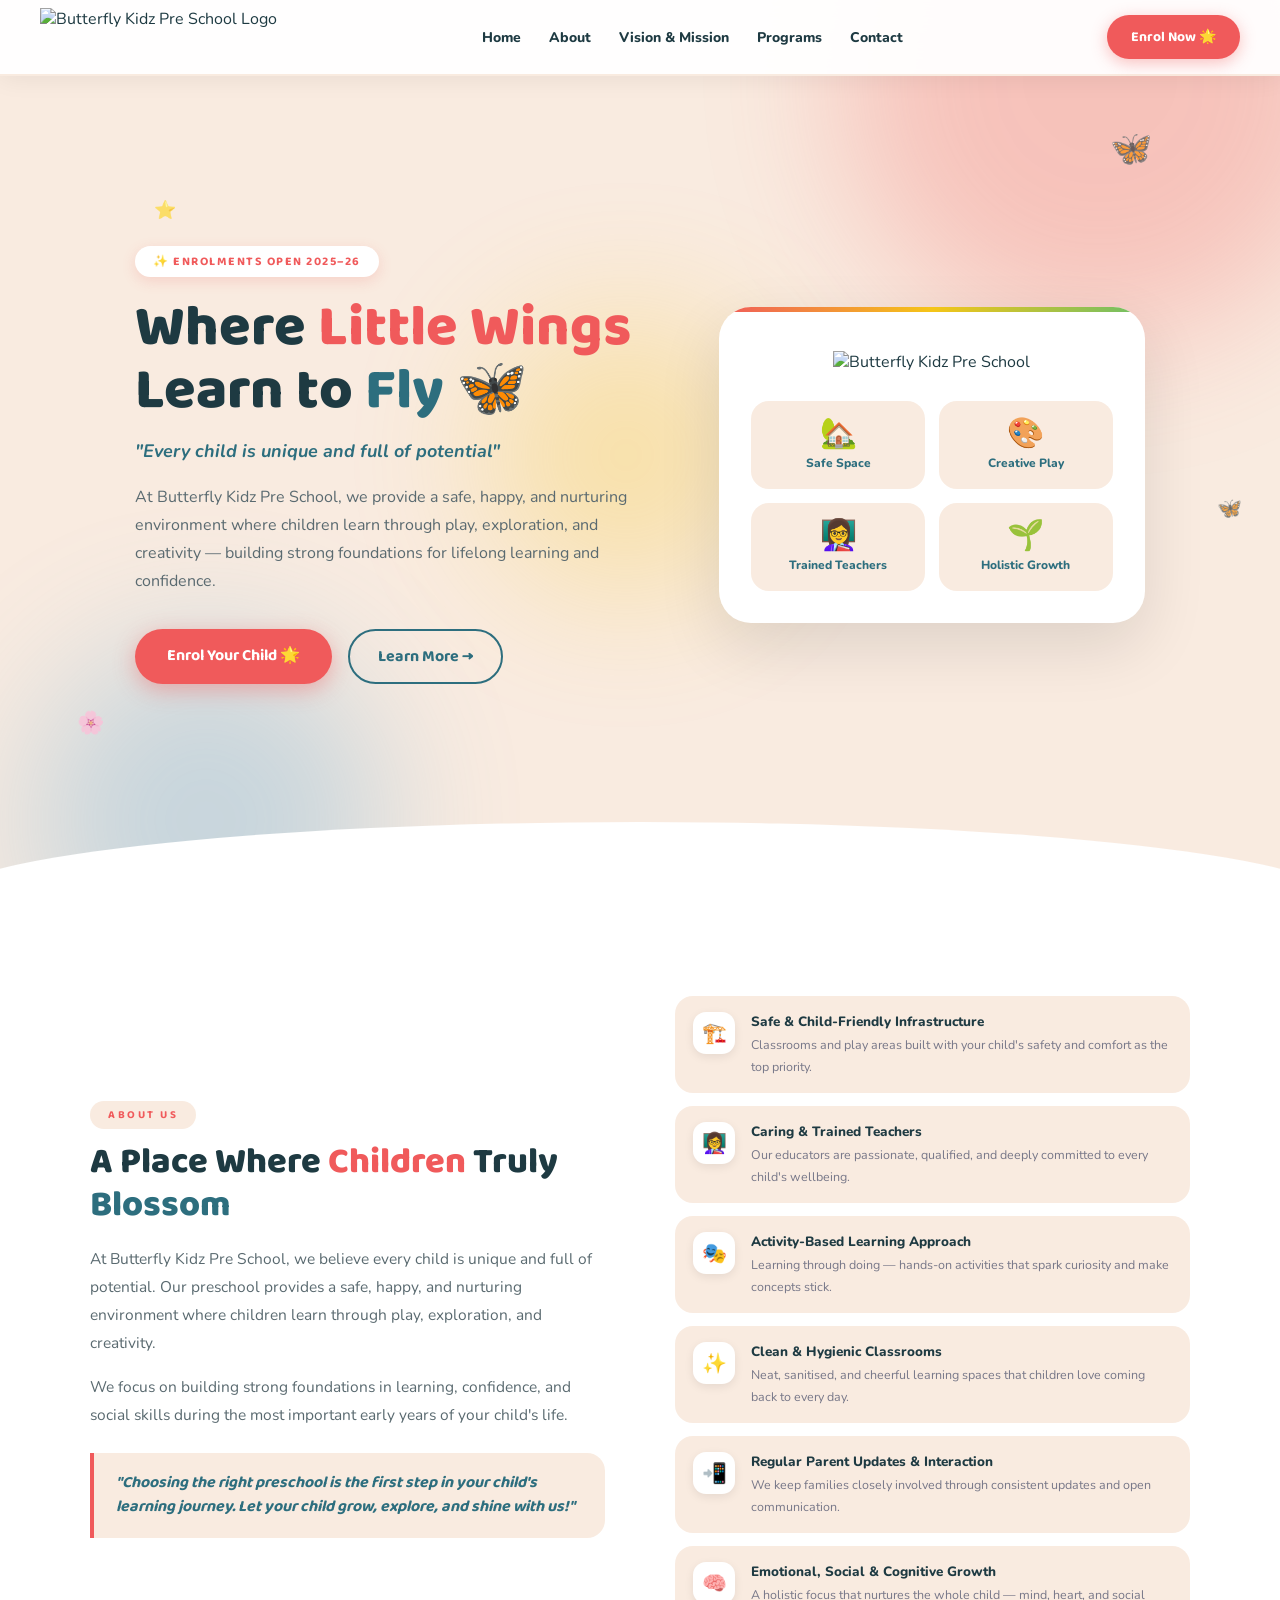
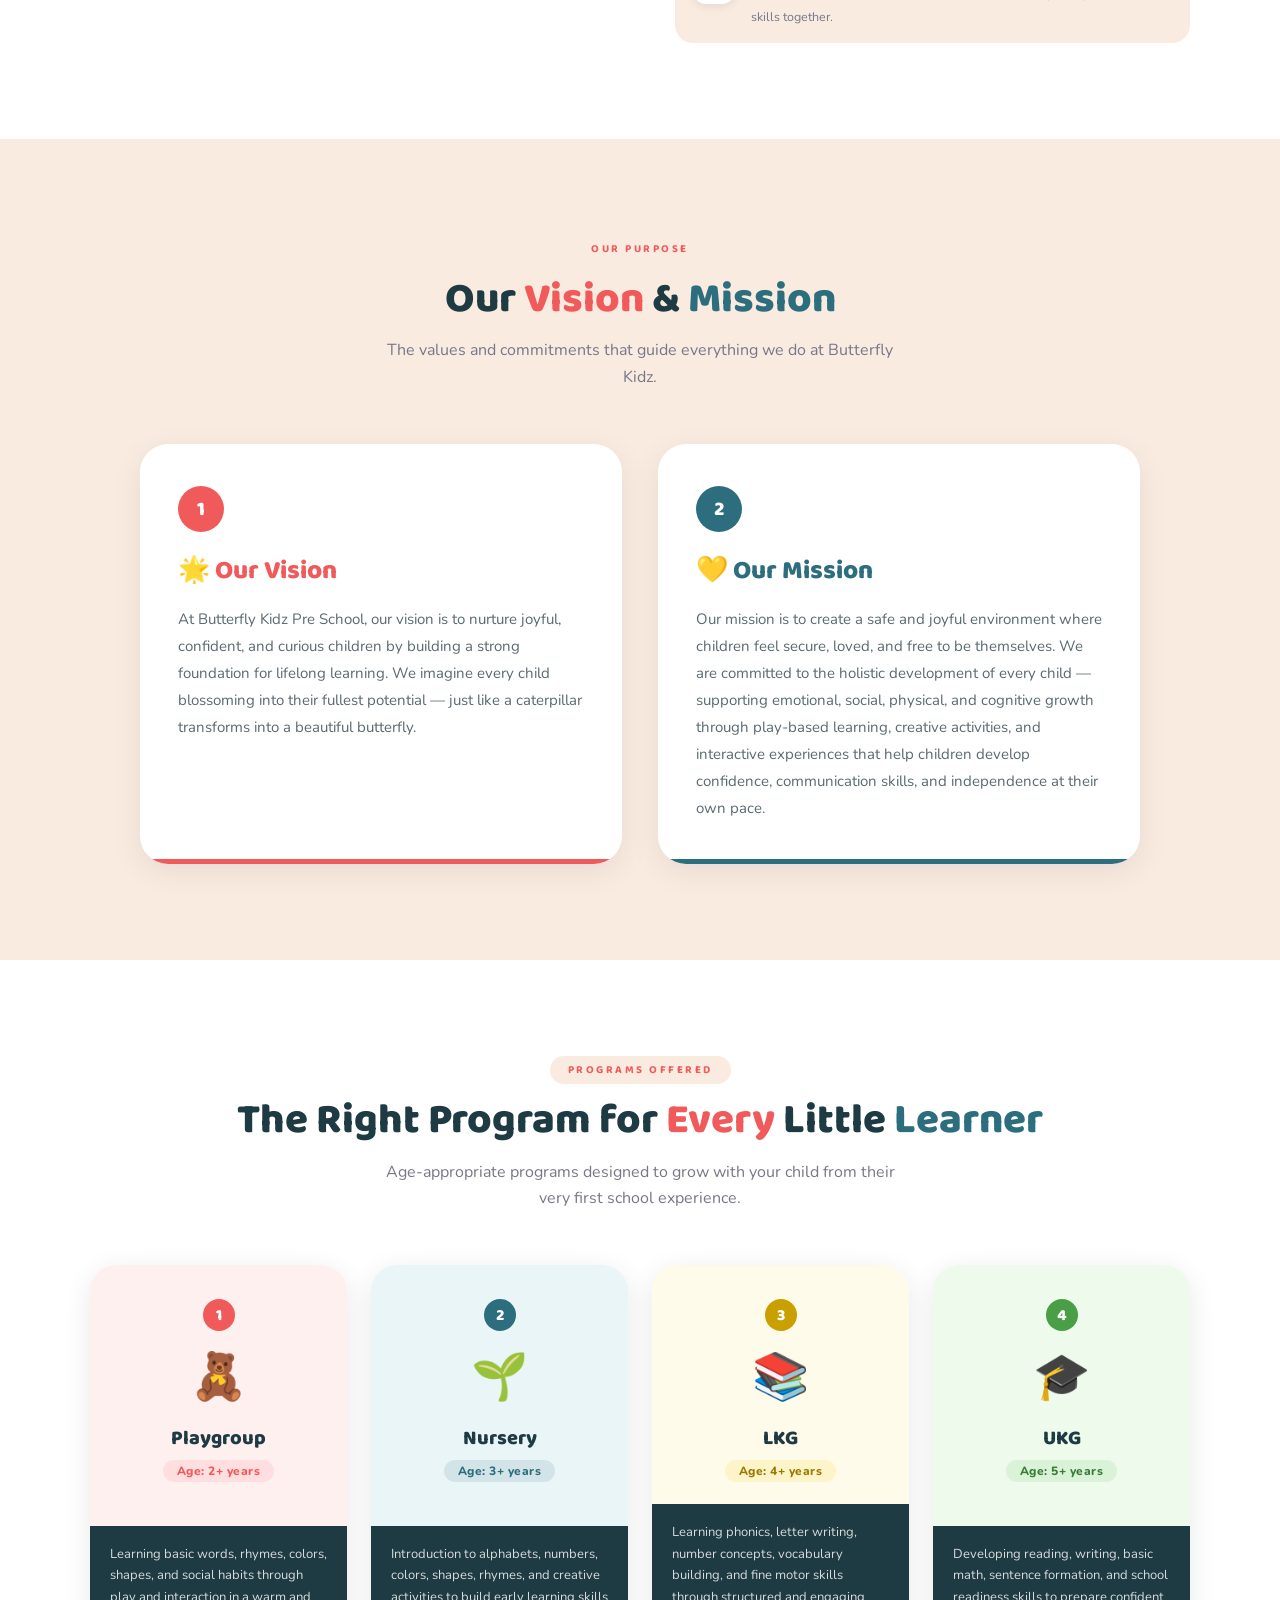
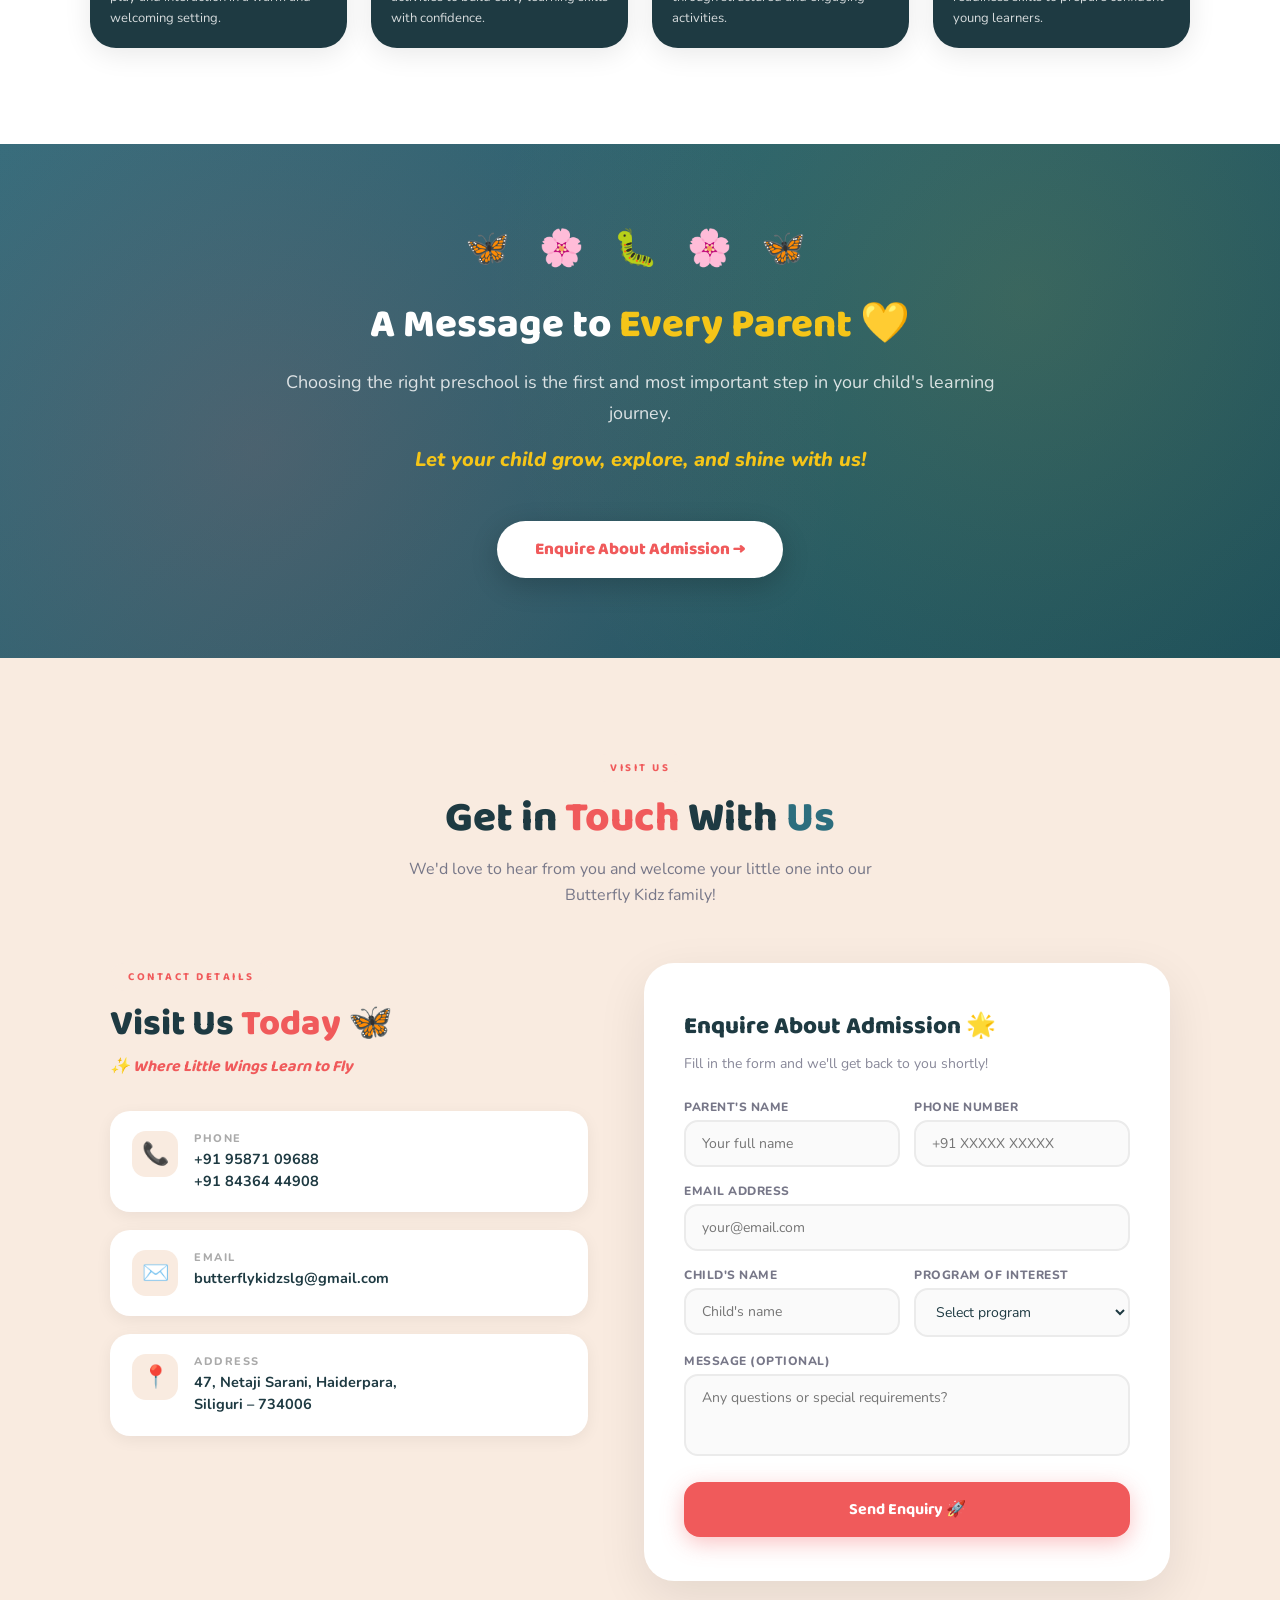
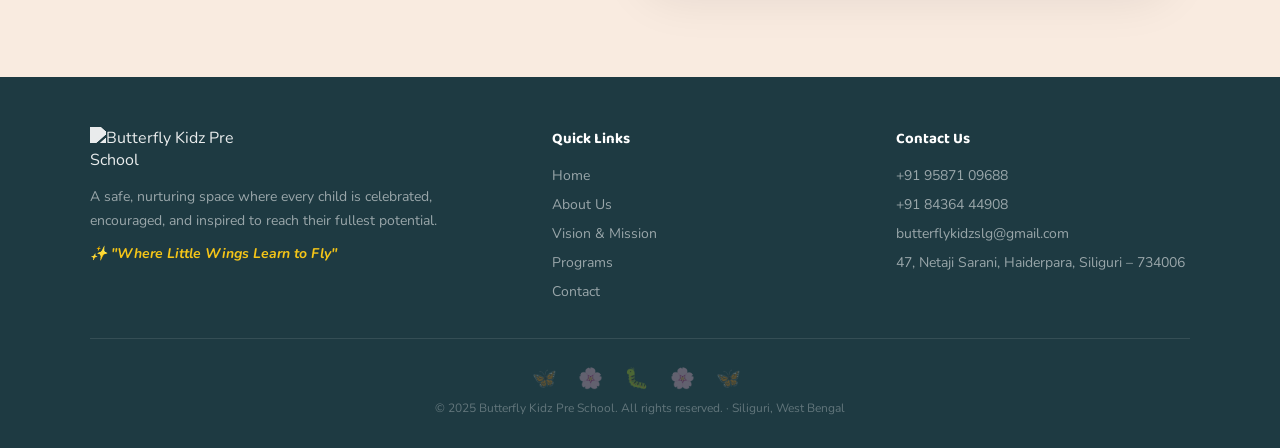
==== commit af978652: "2 commit" ====
--- a/butterfly_kidz.html
+++ b/butterfly_kidz.html
@@ -449,7 +449,7 @@
     <div class="prog-card reveal">
       <div class="prog-top">
         <div class="prog-num">1</div>
-        <span class="prog-icon">🍼</span>
+        <span class="prog-icon">🧸</span>
         <div class="prog-title">Playgroup</div>
         <span class="prog-age">Age: 2+ years</span>
       </div>
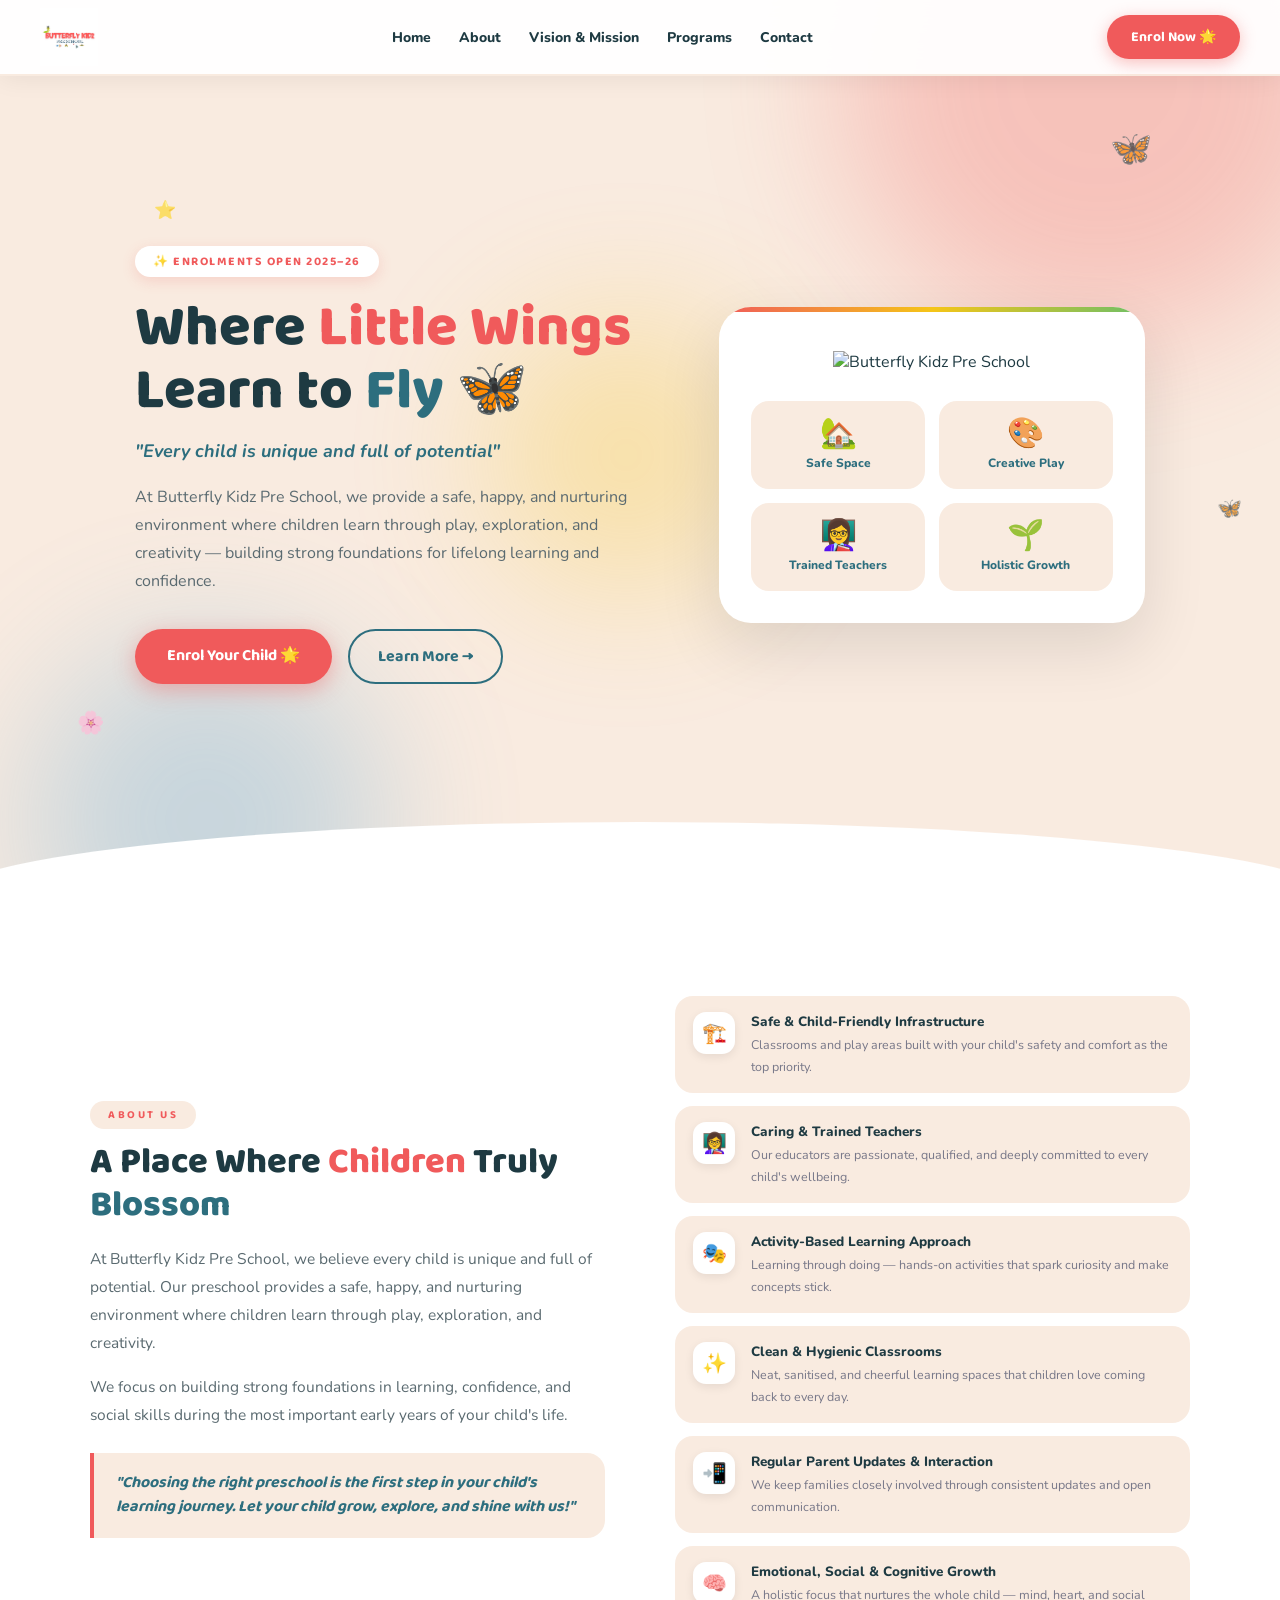
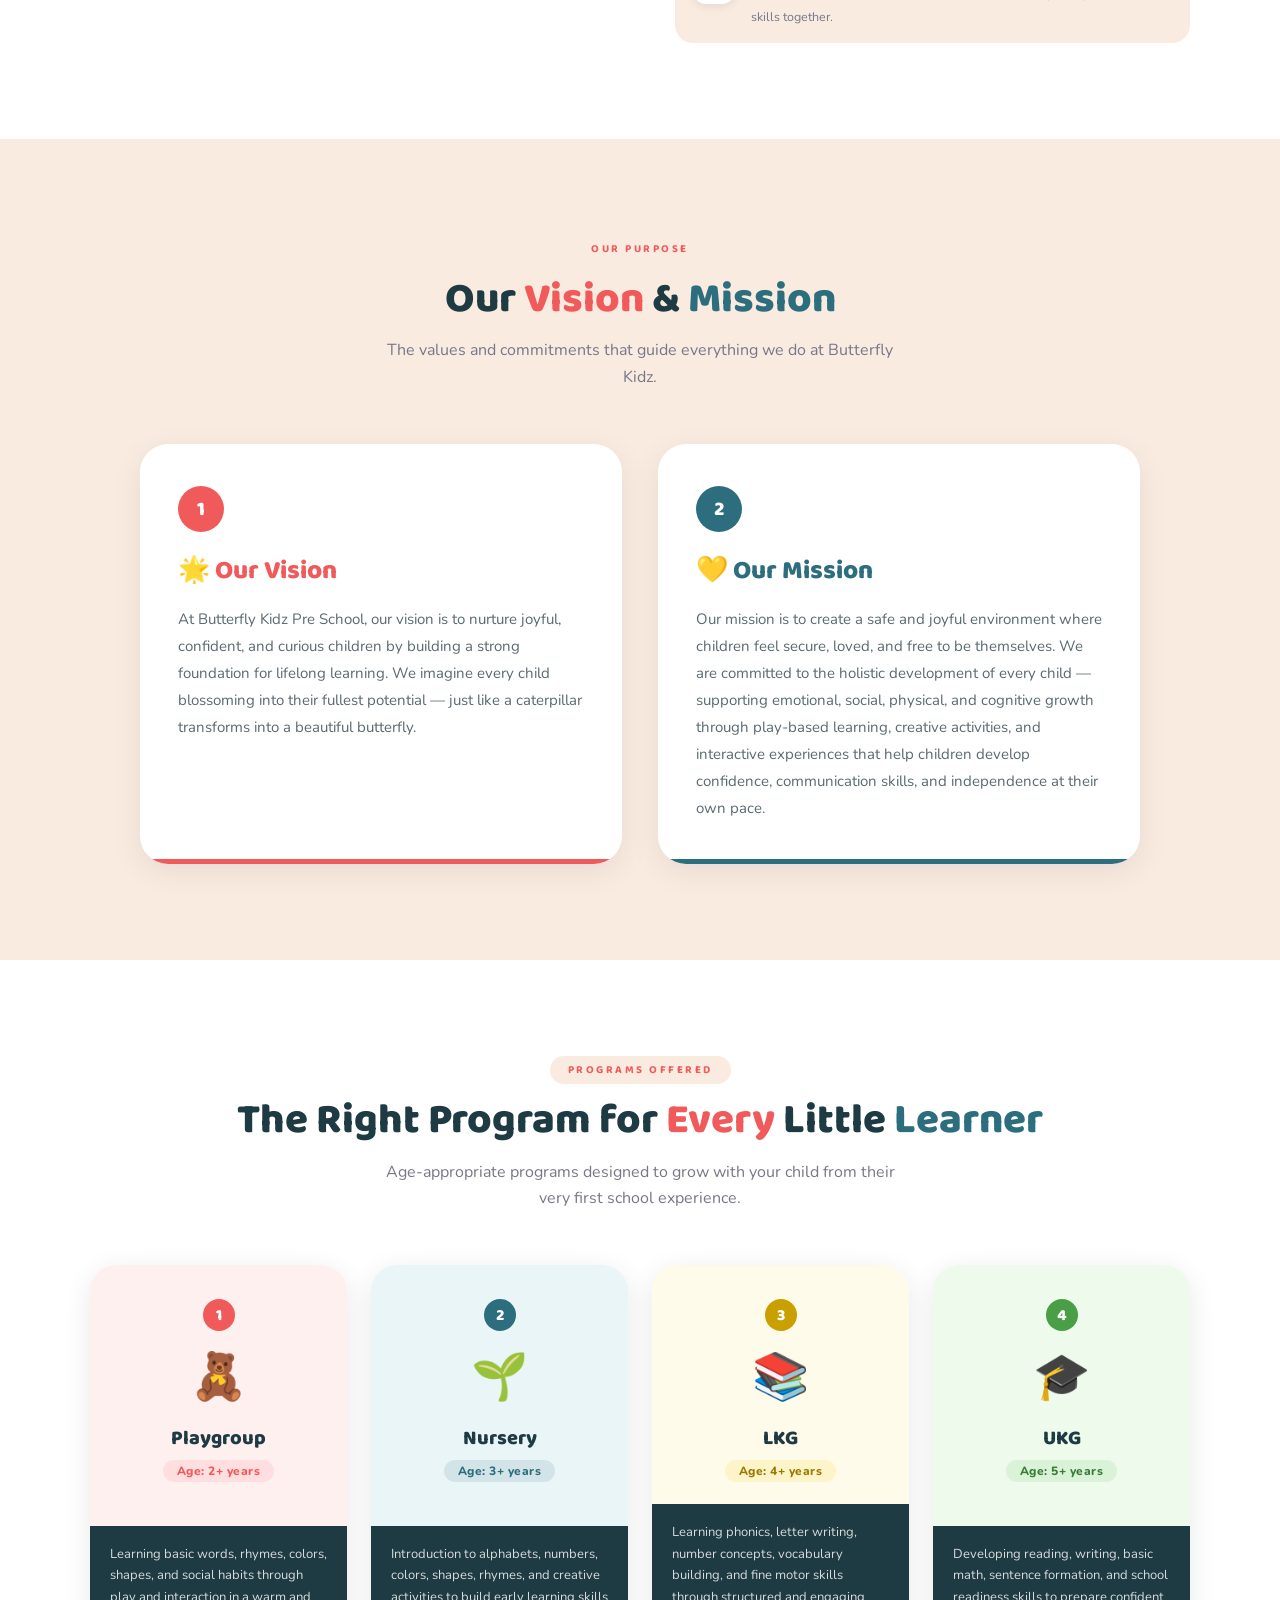
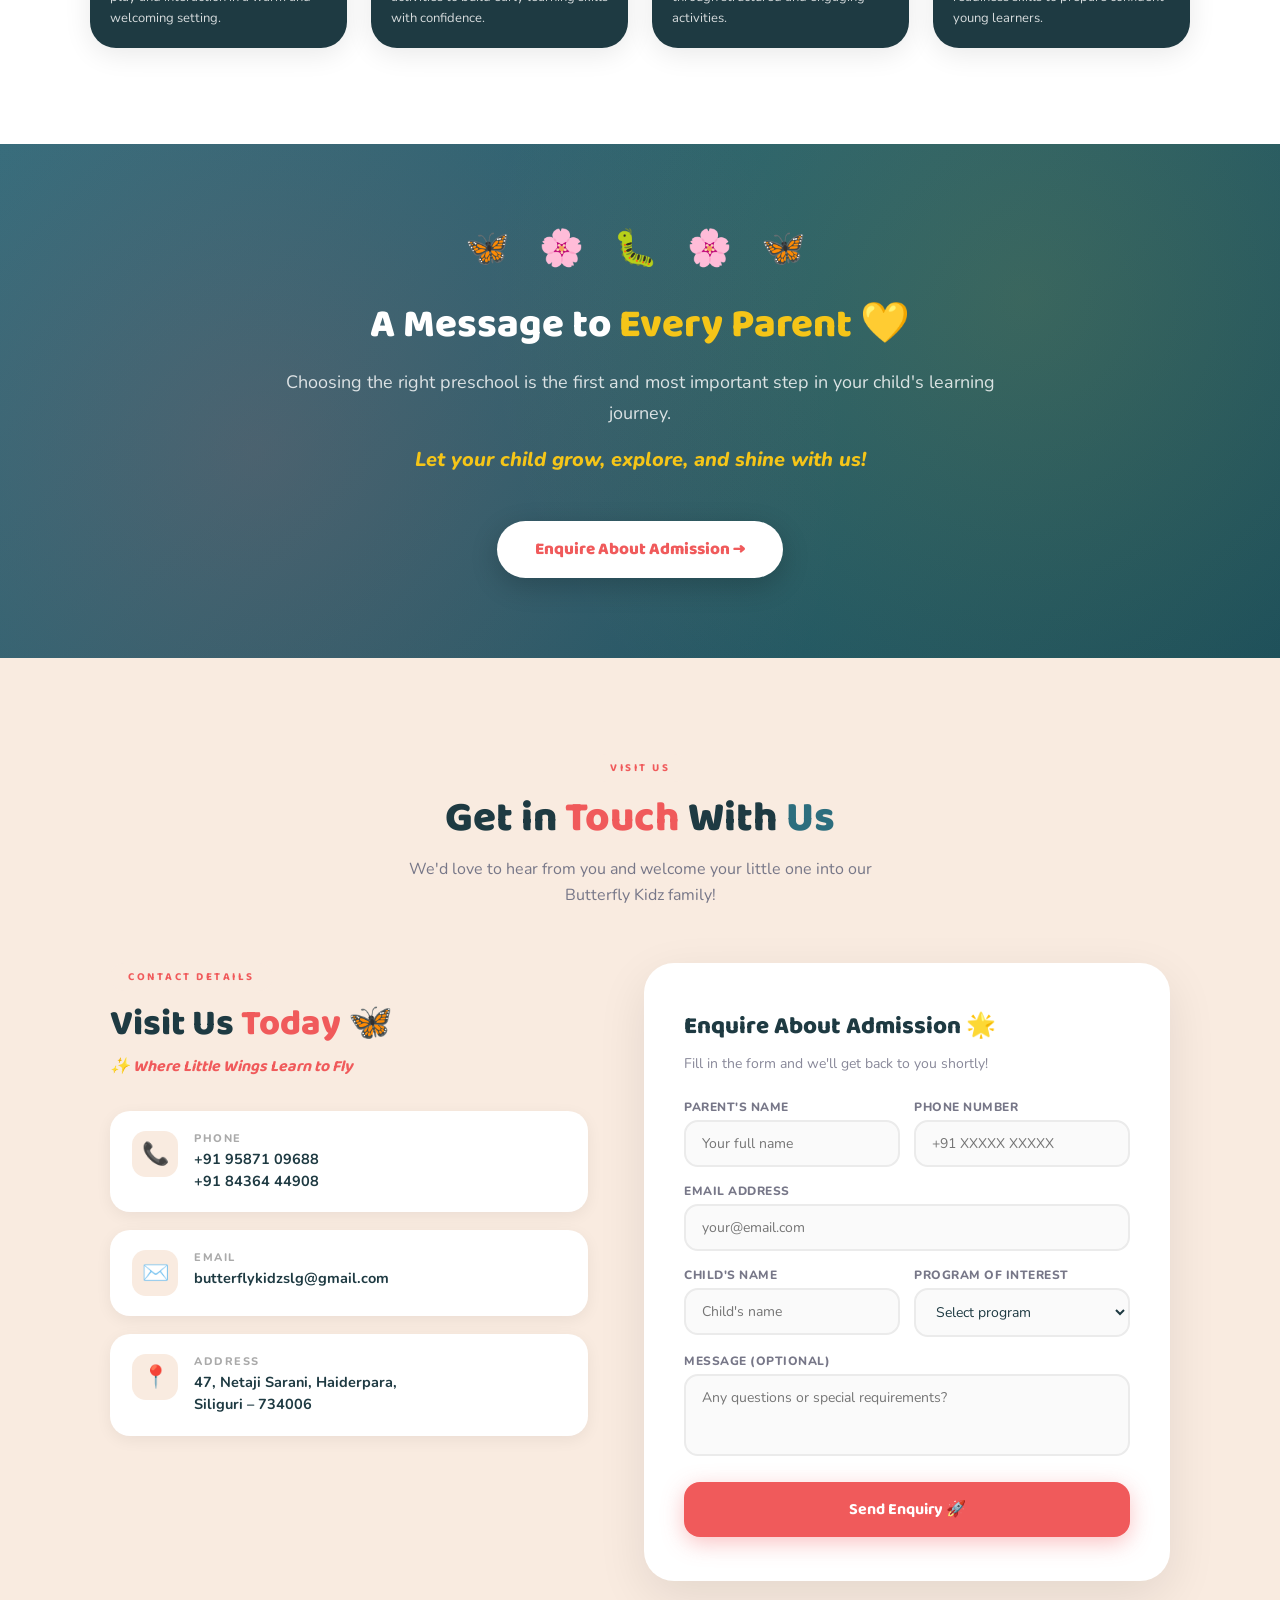
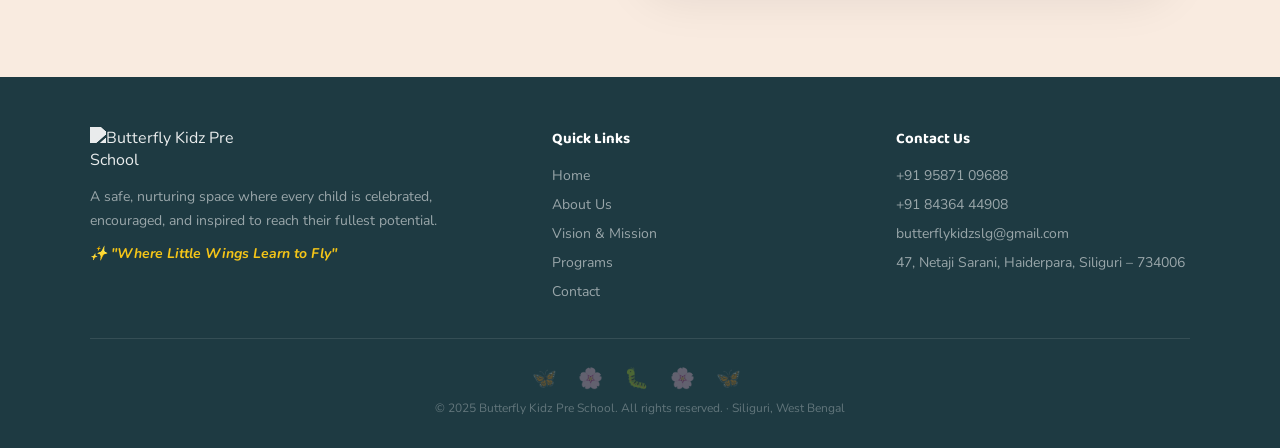
==== commit 09168e5b: "3 commit" ====
--- a/butterfly_kidz.html
+++ b/butterfly_kidz.html
@@ -348,7 +348,7 @@
 
 <nav>
   <div class="nav-logo">
-    <img src="Butterfly_kIDZ.png" alt="Butterfly Kidz Pre School Logo">
+    <img src="assets/images/Butterfly_kIDZ.png" alt="Butterfly Kidz Pre School Logo">
   </div>
   <ul class="nav-links">
     <li><a href="#hero">Home</a></li>
